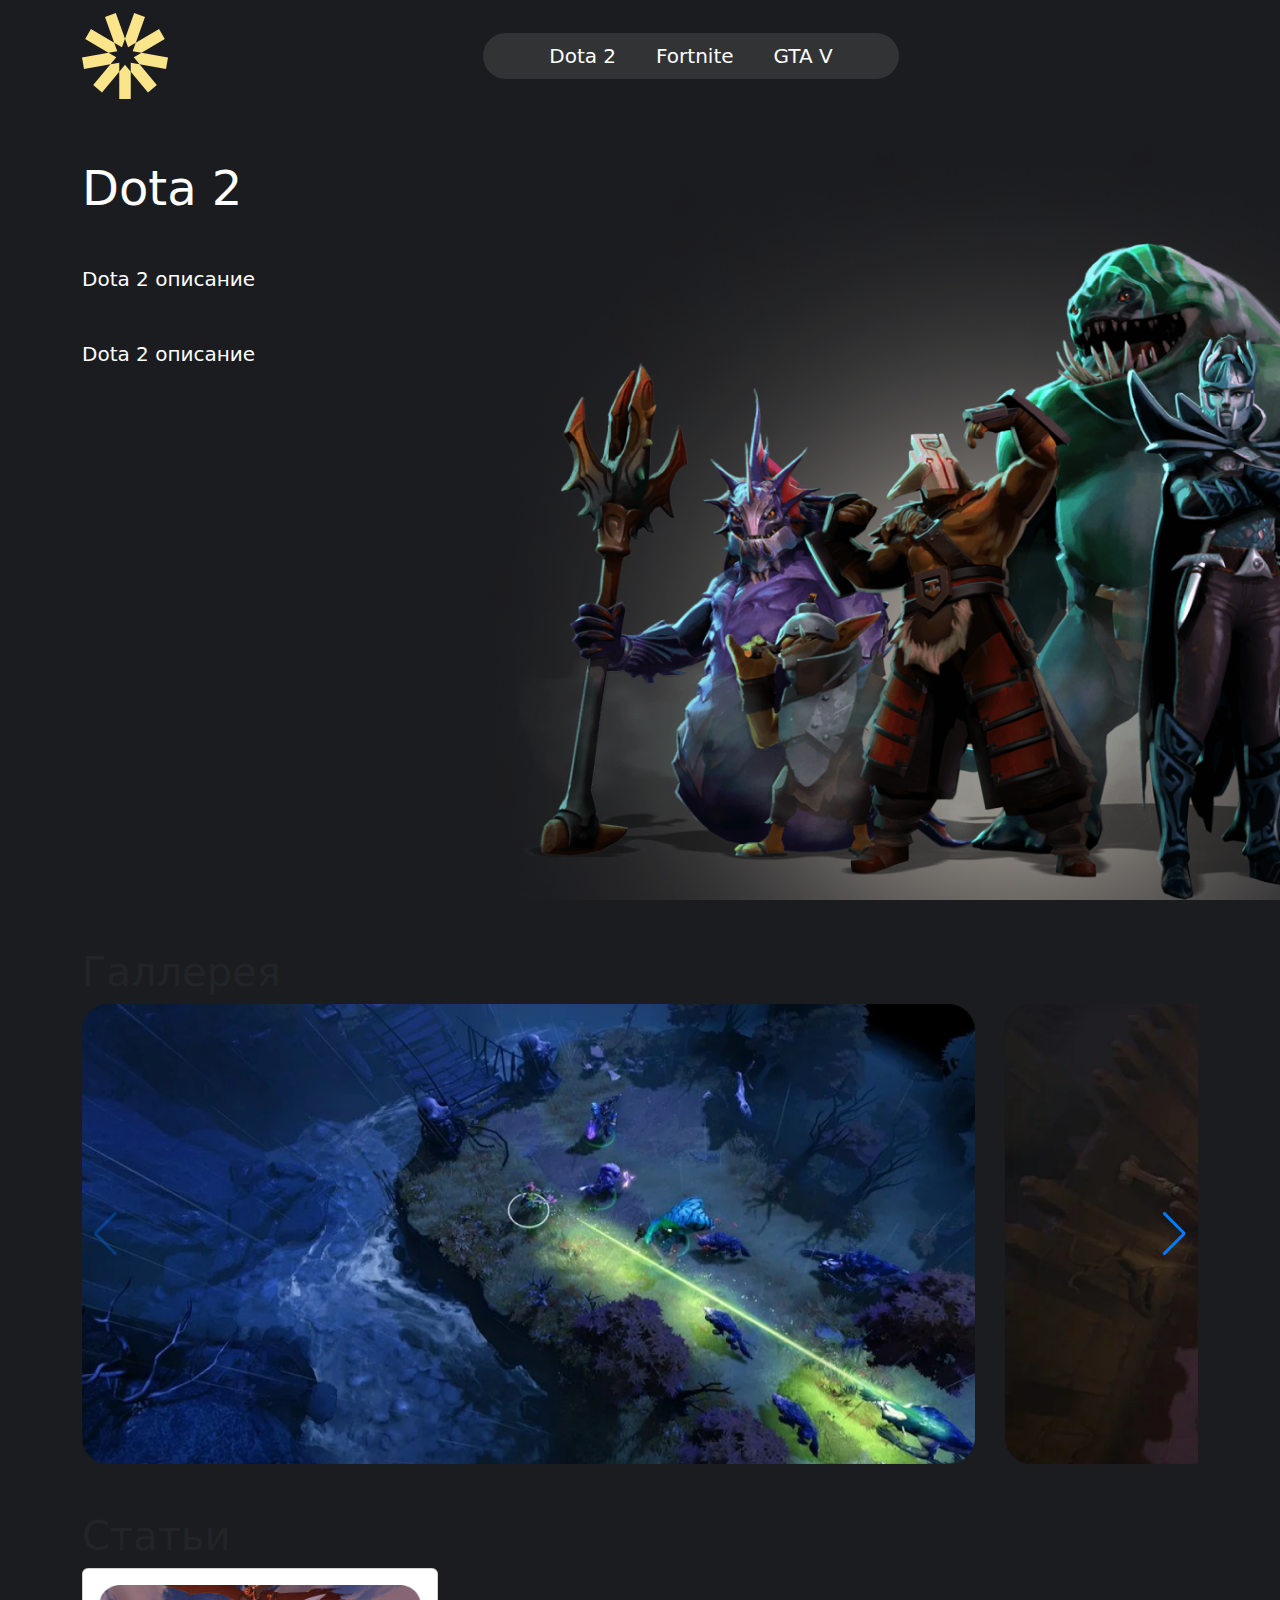
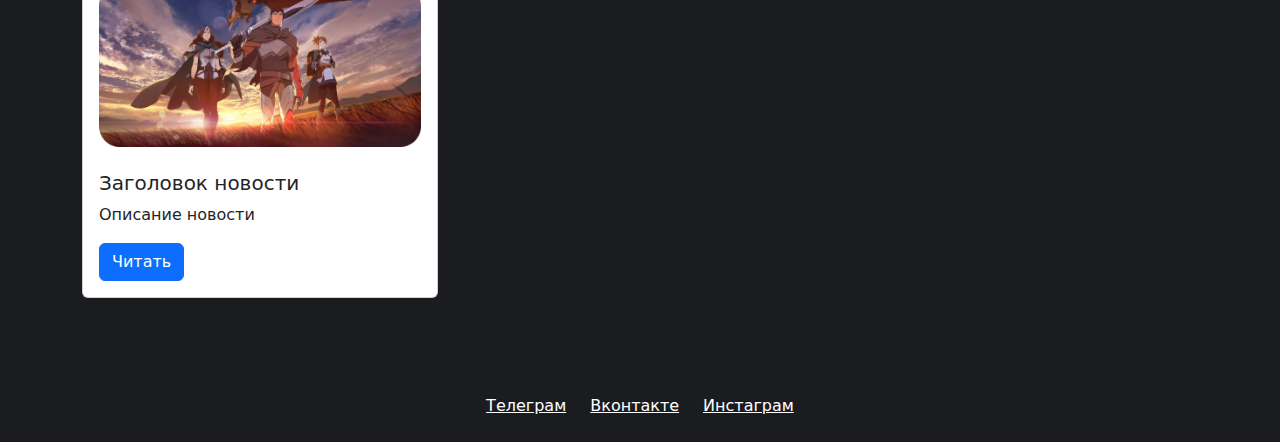
==== dota.html @ a31bfdec "dota page" ====
<!DOCTYPE html>
<html lang="en">
  <head>
    <meta charset="UTF-8">
    <meta name="viewport" content="width=device-width, initial-scale=1.0">
    <title>Dota 2</title>
    <link href="https://cdn.jsdelivr.net/npm/bootstrap@5.3.3/dist/css/bootstrap.min.css" rel="stylesheet" integrity="sha384-QWTKZyjpPEjISv5WaRU9OFeRpok6YctnYmDr5pNlyT2bRjXh0JMhjY6hW+ALEwIH" crossorigin="anonymous">
    <link rel="stylesheet" href="https://cdn.jsdelivr.net/npm/swiper@11/swiper-bundle.min.css">
    <link rel="stylesheet" href="./css/style.css">
  </head>
  <body>
    <div class="container-xl p-0">
      <nav class="navbar navbar-expand-lg menu-bg">
        <div class="container-fluid"><a class="navbar-brand" href="#"><img class="logo" src="./img/logo.svg" width="86px" height="86px" alt=""></a>
          <button class="navbar-toggler menu-btn" type="button" data-bs-toggle="collapse" data-bs-target="#navbarNavAltMarkup" aria-controls="navbarNavAltMarkup" aria-expanded="false" aria-label="Переключатель навигации"><span class="navbar-toggler-icon"></span></button>
          <div class="collapse navbar-collapse justify-content-center" id="navbarNavAltMarkup">
            <div class="navbar-nav navigation"><a class="nav-link text-white fs-5" href="dota.html">Dota 2</a><a class="nav-link text-white fs-5 mx-4" href="#">Fortnite</a><a class="nav-link text-white fs-5" href="#">GTA V</a></div>
          </div>
        </div>
      </nav>
    </div>
    <header> 
      <div class="dota-box">
        <div class="container-xl p-0">
          <div class="container">
            <div class="row">
              <div class="col-xxl-6 col-xl-6 col-lg-6 col-md-12">
                <div class="hero-section pt-5">
                  <h1 class="hero-title text-white m-0">Dota 2</h1>
                  <p class="hero-desc text-white my-5">Dota 2 описание</p>
                  <p class="hero-desc text-white">Dota 2 описание</p>
                </div>
              </div>
            </div>
          </div>
        </div>
        <div class="img-mobile"><img src="./img/pic/dota-big.png"></div>
      </div>
    </header>
    <main>
      <section class="gallery pt-5">
        <div class="container-xl p-0">
          <div class="container">
            <h1 class="gallery-title">Галлерея</h1>
            <div class="swiper mySwiper">
              <div class="swiper-wrapper">
                <div class="swiper-slide"><img src="./img/pic/slider/dota-slide-1.png"></div>
                <div class="swiper-slide"><img src="./img/pic/slider/dota-slide-2.png"></div>
              </div>
              <div class="swiper-button-next"></div>
              <div class="swiper-button-prev"></div>
            </div>
          </div>
        </div>
      </section>
      <section class="articles py-5">
        <div class="container-xl p-0">
          <div class="container">
            <h1 class="gallery-title">Статьи</h1>
            <div class="row">
              <div class="col-md-4">
                <div class="card">
                  <div class="card-body"><img class="card-img-top mb-4" src="./img/pic/articles/dota-article-1.png">
                    <h5 class="card-title">Заголовок новости</h5>
                    <p class="card-text">Описание новости</p><a class="btn btn-primary" href="#">Читать</a>
                  </div>
                </div>
              </div>
            </div>
          </div>
        </div>
      </section>
    </main>
    <footer>
      <div class="footer-content container d-flex justify-content-center mt-5 pb-4"><a class="text-white footer-link" href="">Телеграм</a><a class="text-white footer-link" href="">Вконтакте</a><a class="text-white footer-link" href="">Инстаграм</a></div>
    </footer>
    <script src="https://cdn.jsdelivr.net/npm/swiper@11/swiper-bundle.min.js"></script>
    <script src="https://cdn.jsdelivr.net/npm/bootstrap@5.3.3/dist/js/bootstrap.bundle.min.js" integrity="sha384-YvpcrYf0tY3lHB60NNkmXc5s9fDVZLESaAA55NDzOxhy9GkcIdslK1eN7N6jIeHz" crossorigin="anonymous"></script>
    <script src="./swiper-slider.js"></script>
  </body>
</html>
---- css/style.css ----
* {
  margin: 0;
  -webkit-box-sizing: border-box;
          box-sizing: border-box;
}
body {
  background-color: #1b1c1f;
}
.navigation {
  background-color: #323335;
  border-radius: 24px;
  width: 416px;
  -webkit-box-pack: center;
      -ms-flex-pack: center;
          justify-content: center;
}
.logo {
  -webkit-animation: rotation 8s infinite linear;
          animation: rotation 8s infinite linear;
}
.logo:hover {
  -webkit-animation-play-state: paused;
          animation-play-state: paused;
}
@-webkit-keyframes rotation {
  from {
    -webkit-transform: rotate(0deg);
            transform: rotate(0deg);
  }
  to {
    -webkit-transform: rotate(360deg);
            transform: rotate(360deg);
  }
}
@keyframes rotation {
  from {
    -webkit-transform: rotate(0deg);
            transform: rotate(0deg);
  }
  to {
    -webkit-transform: rotate(360deg);
            transform: rotate(360deg);
  }
}
@media (max-width: 991px) {
  .menu-bg {
    background-color: #323335;
  }
  .menu-btn {
    background-color: #fff;
  }
  .nav-link:nth-child(2) {
    margin: 0 !important;
  }
  .btn-purple {
    display: block;
  }
}
.hero-title {
  font-size: 64px;
  line-height: 1.2;
}
.hero-desc {
  line-height: 1.35;
  font-size: 24px;
}
.btn-purple {
  background-color: #8d46f6;
  padding: 16px 40px;
  -webkit-transition: background 0.2s ease-in-out;
  transition: background 0.2s ease-in-out;
}
.btn-purple:hover {
  background-color: #753dca;
}
@media (max-width: 1400px) {
  .hero-title {
    font-size: 48px;
  }
  .hero-desc {
    font-size: 20px;
  }
}
.gta-img {
  -webkit-box-flex: 1.5;
      -ms-flex: 1.5;
          flex: 1.5;
  height: 330px;
  display: -webkit-box;
  display: -ms-flexbox;
  display: flex;
  -webkit-box-pack: center;
      -ms-flex-pack: center;
          justify-content: center;
  -webkit-box-align: end;
      -ms-flex-align: end;
          align-items: flex-end;
  border-radius: 56px;
  margin-right: 8px;
  background-color: #8b72ff;
  -webkit-transition: 0.2 ease-in;
  transition: 0.2 ease-in;
}
.gta-img:hover {
  background-color: #8b72ff;
}
.fortnite-img {
  -webkit-box-flex: 1;
      -ms-flex: 1;
          flex: 1;
  height: 330px;
  display: -webkit-box;
  display: -ms-flexbox;
  display: flex;
  -webkit-box-pack: center;
      -ms-flex-pack: center;
          justify-content: center;
  -webkit-box-align: end;
      -ms-flex-align: end;
          align-items: flex-end;
  border-radius: 56px;
  margin-left: 8px;
  background-color: #fdf386;
  -webkit-transition: 0.2s ease-in;
  transition: 0.2s ease-in;
  overflow-y: clip;
}
.fortnite-img:hover {
  background-color: #71e66e;
}
.dota-img {
  width: 100%;
  height: 330px;
  display: -webkit-box;
  display: -ms-flexbox;
  display: flex;
  -webkit-box-pack: center;
      -ms-flex-pack: center;
          justify-content: center;
  -webkit-box-align: end;
      -ms-flex-align: end;
          align-items: flex-end;
  border-radius: 56px;
  background-color: #69adfd;
  -webkit-transition: 0.2s ease-in;
  transition: 0.2s ease-in;
  overflow-y: clip;
}
.dota-img img {
  -o-object-fit: contain;
     object-fit: contain;
  width: 100%;
  -o-object-position: center;
     object-position: center;
  height: 100%;
}
.dota-img:hover {
  background-color: #fcb8ff;
}
@media (max-width: 420px) {
  .first-card-row {
    -webkit-box-orient: vertical;
    -webkit-box-direction: normal;
        -ms-flex-direction: column;
            flex-direction: column;
  }
  .gta-img {
    margin-right: 0;
    margin-bottom: 24px;
  }
  .fortnite-img {
    margin: 0;
  }
  .hero-title {
    font-size: 38px;
  }
}
.footer-link:nth-child(2) {
  margin: 0 24px;
}
@media (max-width: 420px) {
  .footer-content {
    -webkit-box-orient: vertical;
    -webkit-box-direction: normal;
        -ms-flex-direction: column;
            flex-direction: column;
  }
  .footer-link:nth-child(2) {
    margin: 0;
  }
}
.dota-box {
  height: calc(100vh - 112px);
  background-image: url("../img/pic/dota-big.png");
  background-repeat: no-repeat;
  background-position: bottom right;
  background-size: contain;
}
.gta-box {
  height: calc(100vh - 112px);
  background-image: url("./img/pic/gta-big.png");
  background-repeat: no-repeat;
  background-position: bottom right;
  background-size: contain;
}
.fortnite-box {
  height: calc(100vh - 112px);
  background-image: url("./img/pic/fortnite-big.png");
  background-repeat: no-repeat;
  background-position: bottom right;
  background-size: contain;
}
.img-mobile {
  display: none;
}
.swiper {
  width: 100%;
  height: 100%;
}
.swiper-slide {
  text-align: center;
  font-size: 18px;
  background: #fff;
  background: transparent;
  display: -webkit-box;
  display: -ms-flexbox;
  display: flex;
  -webkit-box-align: center;
      -ms-flex-align: center;
          align-items: center;
}
.swiper-slide img {
  display: block;
  width: 100%;
  height: 100%;
  -o-object-fit: cover;
     object-fit: cover;
}
.swiper-slide {
  width: 80%;
}
@media (max-width: 991px) {
  .dota-box,
  .fortnite-box,
  .gta-box {
    height: 100%;
    background-image: none;
  }
  .img-mobile {
    display: -webkit-box;
    display: -ms-flexbox;
    display: flex;
    -webkit-box-pack: end;
        -ms-flex-pack: end;
            justify-content: flex-end;
  }
  .img-mobile img {
    width: 450px;
  }
}
@media (max-width: 420px) {
  .img-mobile img {
    width: 350px;
  }
}
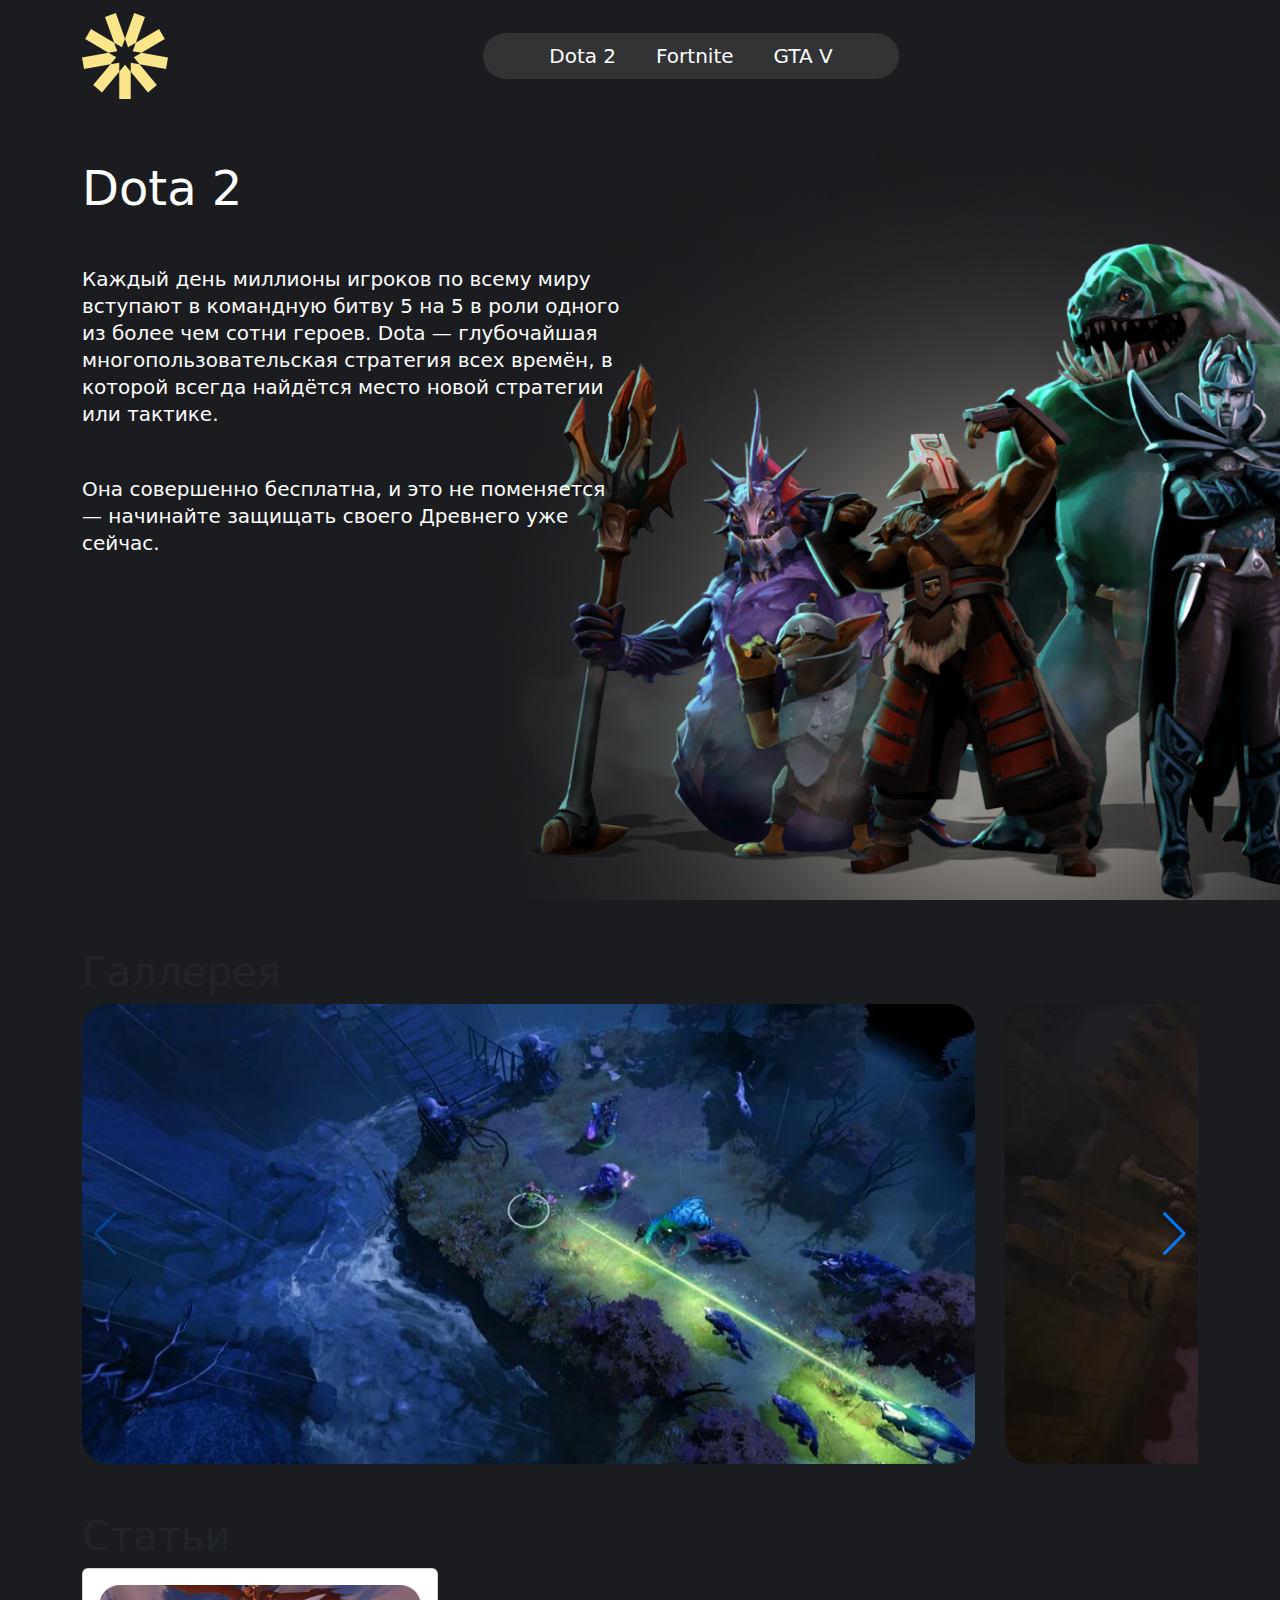
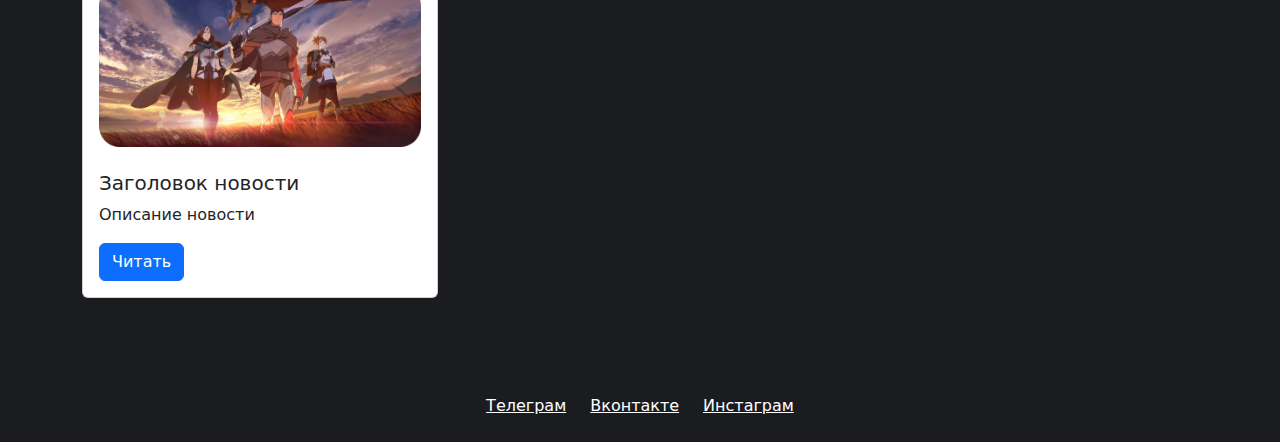
==== commit f9c89a58: "desc and pages" ====
--- a/dota.html
+++ b/dota.html
@@ -14,7 +14,7 @@
         <div class="container-fluid"><a class="navbar-brand" href="#"><img class="logo" src="./img/logo.svg" width="86px" height="86px" alt=""></a>
           <button class="navbar-toggler menu-btn" type="button" data-bs-toggle="collapse" data-bs-target="#navbarNavAltMarkup" aria-controls="navbarNavAltMarkup" aria-expanded="false" aria-label="Переключатель навигации"><span class="navbar-toggler-icon"></span></button>
           <div class="collapse navbar-collapse justify-content-center" id="navbarNavAltMarkup">
-            <div class="navbar-nav navigation"><a class="nav-link text-white fs-5" href="dota.html">Dota 2</a><a class="nav-link text-white fs-5 mx-4" href="#">Fortnite</a><a class="nav-link text-white fs-5" href="#">GTA V</a></div>
+            <div class="navbar-nav navigation"><a class="nav-link text-white fs-5" href="dota.html">Dota 2</a><a class="nav-link text-white fs-5 mx-4" href="fortnite.html">Fortnite</a><a class="nav-link text-white fs-5" href="gta.html">GTA V</a></div>
           </div>
         </div>
       </nav>
@@ -27,8 +27,8 @@
               <div class="col-xxl-6 col-xl-6 col-lg-6 col-md-12">
                 <div class="hero-section pt-5">
                   <h1 class="hero-title text-white m-0">Dota 2</h1>
-                  <p class="hero-desc text-white my-5">Dota 2 описание</p>
-                  <p class="hero-desc text-white">Dota 2 описание</p>
+                  <p class="hero-desc text-white my-5">Каждый день миллионы игроков по всему миру вступают в командную битву 5 на 5 в роли одного из более чем сотни героев. Dota — глубочайшая многопользовательская стратегия всех времён, в которой всегда найдётся место новой стратегии или тактике.</p>
+                  <p class="hero-desc text-white"> Она совершенно бесплатна, и это не поменяется — начинайте защищать своего Древнего уже сейчас.</p>
                 </div>
               </div>
             </div>
--- a/css/style.css
+++ b/css/style.css
@@ -198,14 +198,14 @@
 }
 .gta-box {
   height: calc(100vh - 112px);
-  background-image: url("./img/pic/gta-big.png");
+  background-image: url("../img/pic/gta-big.png");
   background-repeat: no-repeat;
   background-position: bottom right;
   background-size: contain;
 }
 .fortnite-box {
   height: calc(100vh - 112px);
-  background-image: url("./img/pic/fortnite-big.png");
+  background-image: url("../img/pic/fortnite-big.png");
   background-repeat: no-repeat;
   background-position: bottom right;
   background-size: contain;
